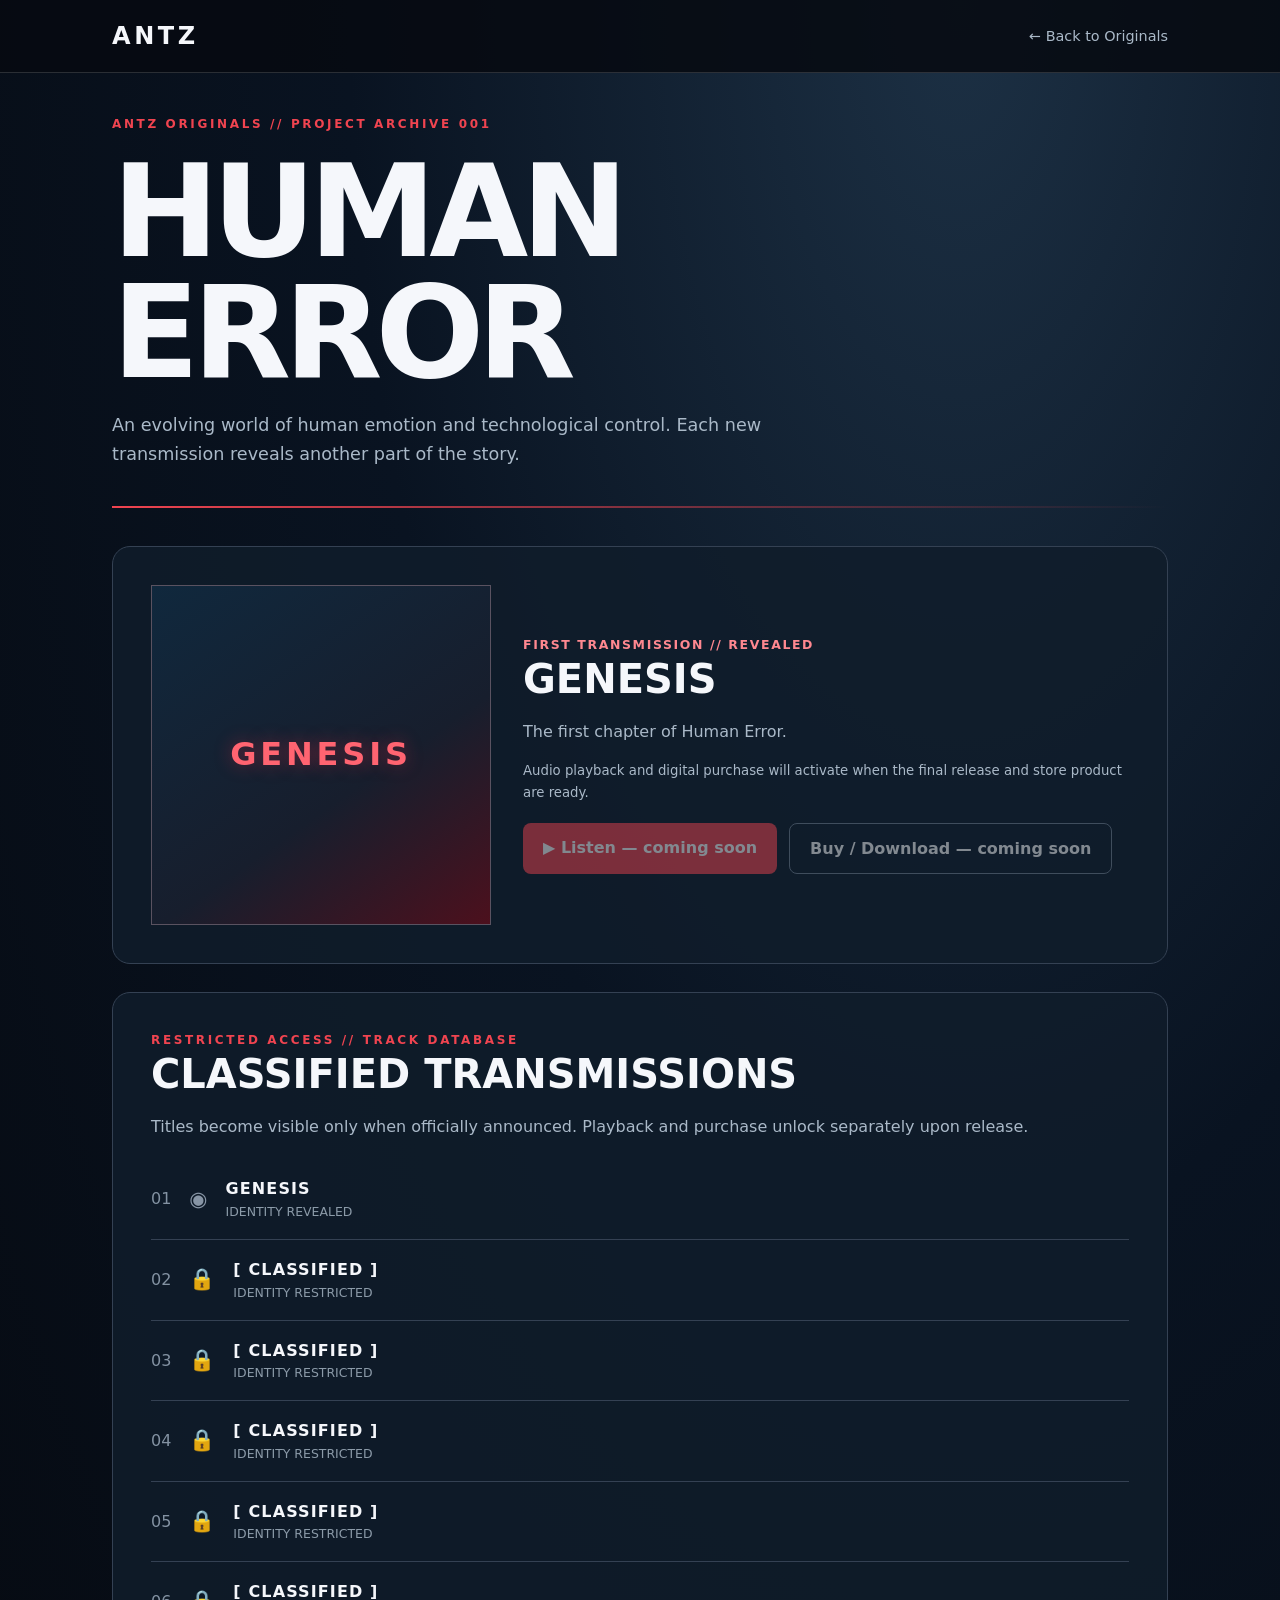
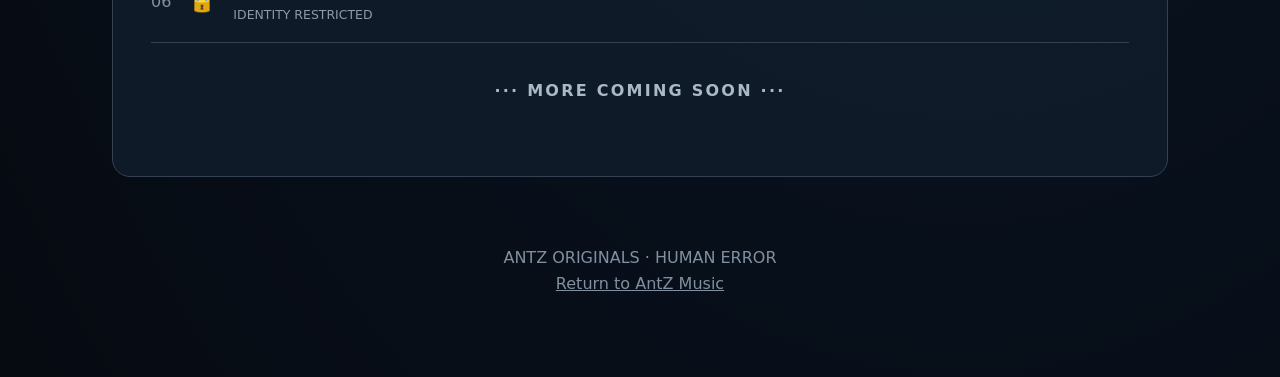
==== human-error/index.html @ c56688a7 "Add draft Human Error project page with classified six-track archive" ====
<!doctype html>
<html lang="en">
<head>
<meta charset="utf-8"><meta name="viewport" content="width=device-width,initial-scale=1">
<title>Human Error | AntZ Originals</title>
<meta name="description" content="Human Error, an original music project by AntZ. Discover Genesis and follow the classified track archive.">
<style>
:root{color-scheme:dark;--red:#f04450;--ink:#08111d;--line:#344153;--muted:#aab9c8}
*{box-sizing:border-box}html{scroll-behavior:smooth}body{margin:0;background:radial-gradient(ellipse at 75% 0%,#1c3044 0%,#091321 45%,#060a11 100%);color:#f5f7fb;font:16px/1.6 system-ui,-apple-system,Segoe UI,sans-serif}
a{color:inherit}nav{border-bottom:1px solid #ffffff25;background:#060a11dc}nav .inner{max-width:1100px;margin:auto;display:flex;justify-content:space-between;align-items:center;padding:17px 22px}nav a{text-decoration:none}nav .brand{font-size:1.5rem;font-weight:900;letter-spacing:.15em}nav .back{font-size:.9rem;color:var(--muted)}
main{max-width:1100px;margin:auto;padding:42px 22px 80px}.eyebrow{font-size:.75rem;font-weight:800;letter-spacing:.22em;color:var(--red)}h1{font-size:clamp(3.5rem,11vw,8rem);line-height:.95;letter-spacing:-.055em;margin:16px 0}h2{font-size:clamp(1.6rem,4vw,2.5rem);line-height:1.2;margin:0 0 14px}p{color:var(--muted)}.intro{max-width:680px;font-size:1.1rem}.rule{height:2px;background:linear-gradient(90deg,var(--red),transparent);margin:38px 0}.panel{background:#101d2bd9;border:1px solid var(--line);border-radius:18px;padding:clamp(20px,4vw,38px);margin:28px 0}.feature{display:grid;grid-template-columns:minmax(180px,340px) 1fr;gap:32px;align-items:center}.cover{aspect-ratio:1;background:linear-gradient(145deg,#10283d,#171e2d 60%,#4c101d);border:1px solid #5a5260;display:grid;place-items:center;text-align:center;padding:25px}.cover span{font-size:2rem;letter-spacing:.12em;font-weight:900;color:#ff6471;text-shadow:0 0 18px #e22a4070}.status{color:#ff8890;font-size:.78rem;font-weight:800;letter-spacing:.13em}.button{display:inline-block;background:var(--red);color:#fff;padding:12px 20px;border-radius:8px;text-decoration:none;font-weight:800}.button[aria-disabled=true]{opacity:.48;pointer-events:none}.actions{display:flex;gap:12px;flex-wrap:wrap;margin-top:20px}.button.secondary{background:transparent;border:1px solid #738294}.archive{list-style:none;margin:20px 0 0;padding:0}.archive li{display:flex;align-items:center;gap:18px;padding:17px 0;border-bottom:1px solid var(--line)}.num{color:#8392a2;font-variant-numeric:tabular-nums}.lock{font-size:1.3rem;color:#8795a5}.name{font-weight:800;letter-spacing:.07em}.sub{font-size:.78rem;color:#8c9ba9}.track{flex:1}.more{text-align:center;padding:35px 10px;color:var(--muted);letter-spacing:.14em;font-weight:800}.note{font-size:.83rem}.foot{text-align:center;color:#8090a0;padding-top:40px}
@media(max-width:700px){.feature{grid-template-columns:1fr}.cover{max-width:400px;width:100%;margin:auto}main{padding-top:35px}nav .back{font-size:.8rem}}
</style>
</head>
<body>
<nav><div class="inner"><a class="brand" href="../index.html">ANTZ</a><a class="back" href="../index.html#originals">← Back to Originals</a></div></nav>
<main>
<header><div class="eyebrow">ANTZ ORIGINALS // PROJECT ARCHIVE 001</div><h1>HUMAN<br>ERROR</h1><p class="intro">An evolving world of human emotion and technological control. Each new transmission reveals another part of the story.</p></header>
<div class="rule"></div>
<section class="panel feature" aria-labelledby="genesis-title">
<div class="cover" role="img" aria-label="Genesis artwork placeholder; official cover to be added before launch"><span>GENESIS</span></div>
<div><div class="status">FIRST TRANSMISSION // REVEALED</div><h2 id="genesis-title">GENESIS</h2><p>The first chapter of Human Error.</p><p class="note">Audio playback and digital purchase will activate when the final release and store product are ready.</p>
<div class="actions"><a class="button" aria-disabled="true" tabindex="-1">▶ Listen — coming soon</a><a class="button secondary" aria-disabled="true" tabindex="-1">Buy / Download — coming soon</a></div></div>
</section>
<section class="panel" aria-labelledby="database-title"><div class="eyebrow">RESTRICTED ACCESS // TRACK DATABASE</div><h2 id="database-title">CLASSIFIED TRANSMISSIONS</h2><p>Titles become visible only when officially announced. Playback and purchase unlock separately upon release.</p>
<ol class="archive">
<li><span class="num">01</span><span class="lock" aria-hidden="true">◉</span><div class="track"><div class="name">GENESIS</div><div class="sub">IDENTITY REVEALED</div></div></li>
<li><span class="num">02</span><span class="lock" aria-hidden="true">🔒</span><div class="track"><div class="name">[ CLASSIFIED ]</div><div class="sub">IDENTITY RESTRICTED</div></div></li>
<li><span class="num">03</span><span class="lock" aria-hidden="true">🔒</span><div class="track"><div class="name">[ CLASSIFIED ]</div><div class="sub">IDENTITY RESTRICTED</div></div></li>
<li><span class="num">04</span><span class="lock" aria-hidden="true">🔒</span><div class="track"><div class="name">[ CLASSIFIED ]</div><div class="sub">IDENTITY RESTRICTED</div></div></li>
<li><span class="num">05</span><span class="lock" aria-hidden="true">🔒</span><div class="track"><div class="name">[ CLASSIFIED ]</div><div class="sub">IDENTITY RESTRICTED</div></div></li>
<li><span class="num">06</span><span class="lock" aria-hidden="true">🔒</span><div class="track"><div class="name">[ CLASSIFIED ]</div><div class="sub">IDENTITY RESTRICTED</div></div></li>
</ol><div class="more">··· MORE COMING SOON ···</div></section>
<footer class="foot">ANTZ ORIGINALS · HUMAN ERROR<br><a href="../index.html#originals">Return to AntZ Music</a></footer>
</main>
</body></html>
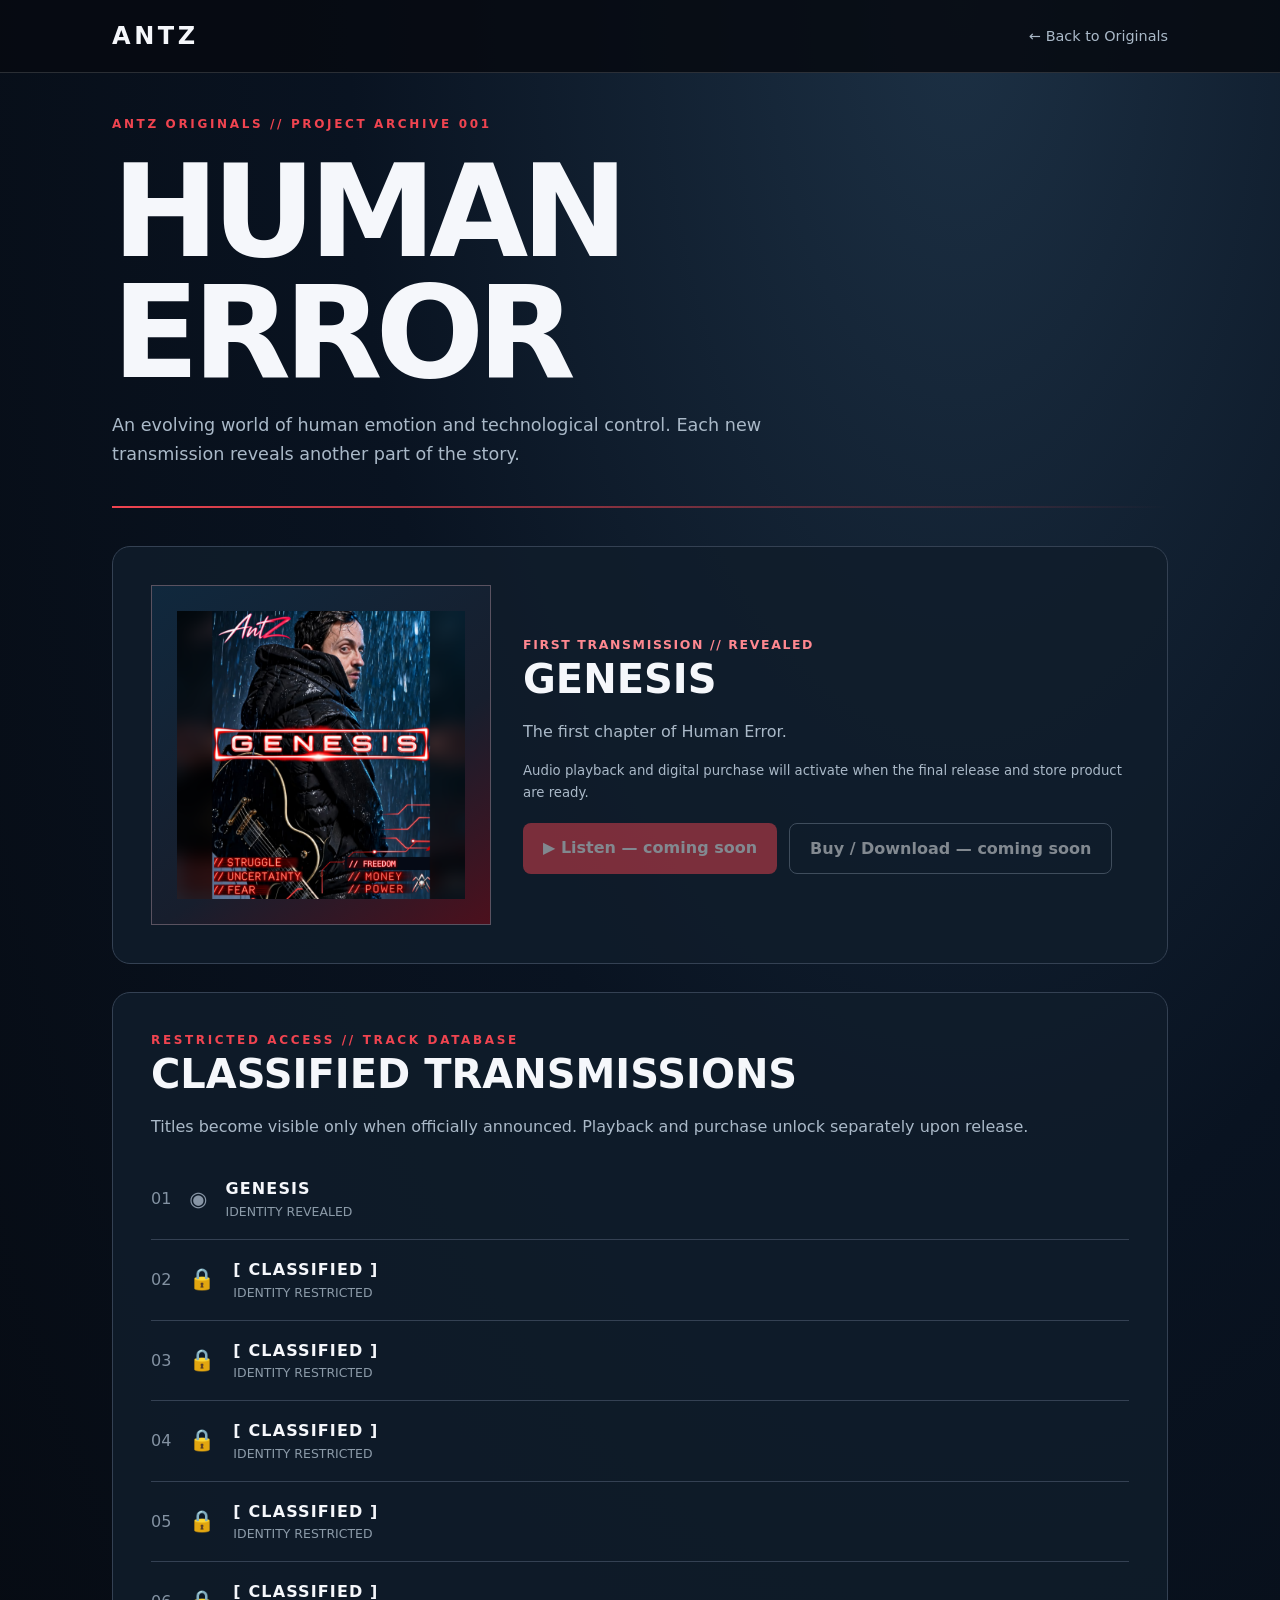
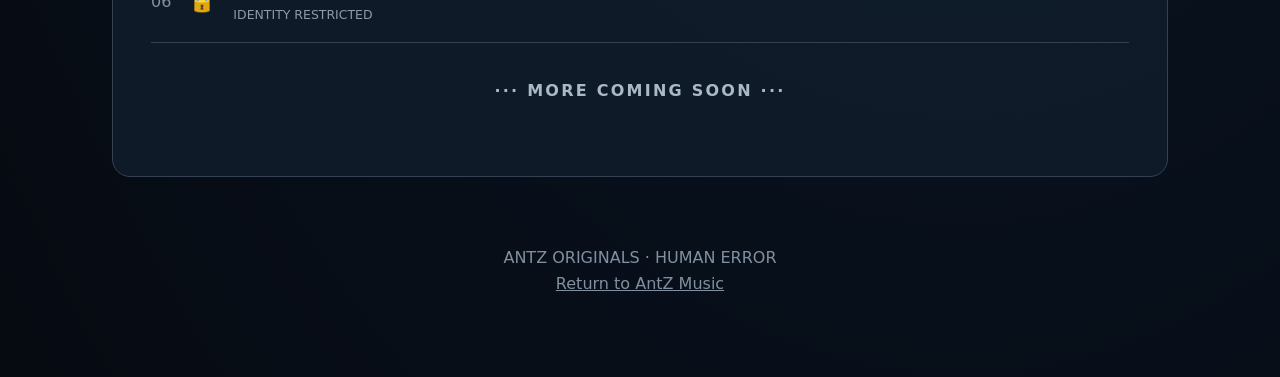
==== commit e2761293: "Display official Genesis cover on Human Error preview" ====
--- a/human-error/index.html
+++ b/human-error/index.html
@@ -8,7 +8,7 @@
 :root{color-scheme:dark;--red:#f04450;--ink:#08111d;--line:#344153;--muted:#aab9c8}
 *{box-sizing:border-box}html{scroll-behavior:smooth}body{margin:0;background:radial-gradient(ellipse at 75% 0%,#1c3044 0%,#091321 45%,#060a11 100%);color:#f5f7fb;font:16px/1.6 system-ui,-apple-system,Segoe UI,sans-serif}
 a{color:inherit}nav{border-bottom:1px solid #ffffff25;background:#060a11dc}nav .inner{max-width:1100px;margin:auto;display:flex;justify-content:space-between;align-items:center;padding:17px 22px}nav a{text-decoration:none}nav .brand{font-size:1.5rem;font-weight:900;letter-spacing:.15em}nav .back{font-size:.9rem;color:var(--muted)}
-main{max-width:1100px;margin:auto;padding:42px 22px 80px}.eyebrow{font-size:.75rem;font-weight:800;letter-spacing:.22em;color:var(--red)}h1{font-size:clamp(3.5rem,11vw,8rem);line-height:.95;letter-spacing:-.055em;margin:16px 0}h2{font-size:clamp(1.6rem,4vw,2.5rem);line-height:1.2;margin:0 0 14px}p{color:var(--muted)}.intro{max-width:680px;font-size:1.1rem}.rule{height:2px;background:linear-gradient(90deg,var(--red),transparent);margin:38px 0}.panel{background:#101d2bd9;border:1px solid var(--line);border-radius:18px;padding:clamp(20px,4vw,38px);margin:28px 0}.feature{display:grid;grid-template-columns:minmax(180px,340px) 1fr;gap:32px;align-items:center}.cover{aspect-ratio:1;background:linear-gradient(145deg,#10283d,#171e2d 60%,#4c101d);border:1px solid #5a5260;display:grid;place-items:center;text-align:center;padding:25px}.cover span{font-size:2rem;letter-spacing:.12em;font-weight:900;color:#ff6471;text-shadow:0 0 18px #e22a4070}.status{color:#ff8890;font-size:.78rem;font-weight:800;letter-spacing:.13em}.button{display:inline-block;background:var(--red);color:#fff;padding:12px 20px;border-radius:8px;text-decoration:none;font-weight:800}.button[aria-disabled=true]{opacity:.48;pointer-events:none}.actions{display:flex;gap:12px;flex-wrap:wrap;margin-top:20px}.button.secondary{background:transparent;border:1px solid #738294}.archive{list-style:none;margin:20px 0 0;padding:0}.archive li{display:flex;align-items:center;gap:18px;padding:17px 0;border-bottom:1px solid var(--line)}.num{color:#8392a2;font-variant-numeric:tabular-nums}.lock{font-size:1.3rem;color:#8795a5}.name{font-weight:800;letter-spacing:.07em}.sub{font-size:.78rem;color:#8c9ba9}.track{flex:1}.more{text-align:center;padding:35px 10px;color:var(--muted);letter-spacing:.14em;font-weight:800}.note{font-size:.83rem}.foot{text-align:center;color:#8090a0;padding-top:40px}
+main{max-width:1100px;margin:auto;padding:42px 22px 80px}.eyebrow{font-size:.75rem;font-weight:800;letter-spacing:.22em;color:var(--red)}h1{font-size:clamp(3.5rem,11vw,8rem);line-height:.95;letter-spacing:-.055em;margin:16px 0}h2{font-size:clamp(1.6rem,4vw,2.5rem);line-height:1.2;margin:0 0 14px}p{color:var(--muted)}.intro{max-width:680px;font-size:1.1rem}.rule{height:2px;background:linear-gradient(90deg,var(--red),transparent);margin:38px 0}.panel{background:#101d2bd9;border:1px solid var(--line);border-radius:18px;padding:clamp(20px,4vw,38px);margin:28px 0}.feature{display:grid;grid-template-columns:minmax(180px,340px) 1fr;gap:32px;align-items:center}.cover{aspect-ratio:1;background:linear-gradient(145deg,#10283d,#171e2d 60%,#4c101d);border:1px solid #5a5260;display:grid;place-items:center;text-align:center;padding:25px}.cover img{display:block;width:100%;height:100%;object-fit:contain}.status{color:#ff8890;font-size:.78rem;font-weight:800;letter-spacing:.13em}.button{display:inline-block;background:var(--red);color:#fff;padding:12px 20px;border-radius:8px;text-decoration:none;font-weight:800}.button[aria-disabled=true]{opacity:.48;pointer-events:none}.actions{display:flex;gap:12px;flex-wrap:wrap;margin-top:20px}.button.secondary{background:transparent;border:1px solid #738294}.archive{list-style:none;margin:20px 0 0;padding:0}.archive li{display:flex;align-items:center;gap:18px;padding:17px 0;border-bottom:1px solid var(--line)}.num{color:#8392a2;font-variant-numeric:tabular-nums}.lock{font-size:1.3rem;color:#8795a5}.name{font-weight:800;letter-spacing:.07em}.sub{font-size:.78rem;color:#8c9ba9}.track{flex:1}.more{text-align:center;padding:35px 10px;color:var(--muted);letter-spacing:.14em;font-weight:800}.note{font-size:.83rem}.foot{text-align:center;color:#8090a0;padding-top:40px}
 @media(max-width:700px){.feature{grid-template-columns:1fr}.cover{max-width:400px;width:100%;margin:auto}main{padding-top:35px}nav .back{font-size:.8rem}}
 </style>
 </head>
@@ -18,7 +18,7 @@
 <header><div class="eyebrow">ANTZ ORIGINALS // PROJECT ARCHIVE 001</div><h1>HUMAN<br>ERROR</h1><p class="intro">An evolving world of human emotion and technological control. Each new transmission reveals another part of the story.</p></header>
 <div class="rule"></div>
 <section class="panel feature" aria-labelledby="genesis-title">
-<div class="cover" role="img" aria-label="Genesis artwork placeholder; official cover to be added before launch"><span>GENESIS</span></div>
+<div class="cover"><img src="../Genesis_Original_Photo_3000x3000-1.png" alt="Official Genesis single artwork" loading="eager"></div>
 <div><div class="status">FIRST TRANSMISSION // REVEALED</div><h2 id="genesis-title">GENESIS</h2><p>The first chapter of Human Error.</p><p class="note">Audio playback and digital purchase will activate when the final release and store product are ready.</p>
 <div class="actions"><a class="button" aria-disabled="true" tabindex="-1">▶ Listen — coming soon</a><a class="button secondary" aria-disabled="true" tabindex="-1">Buy / Download — coming soon</a></div></div>
 </section>
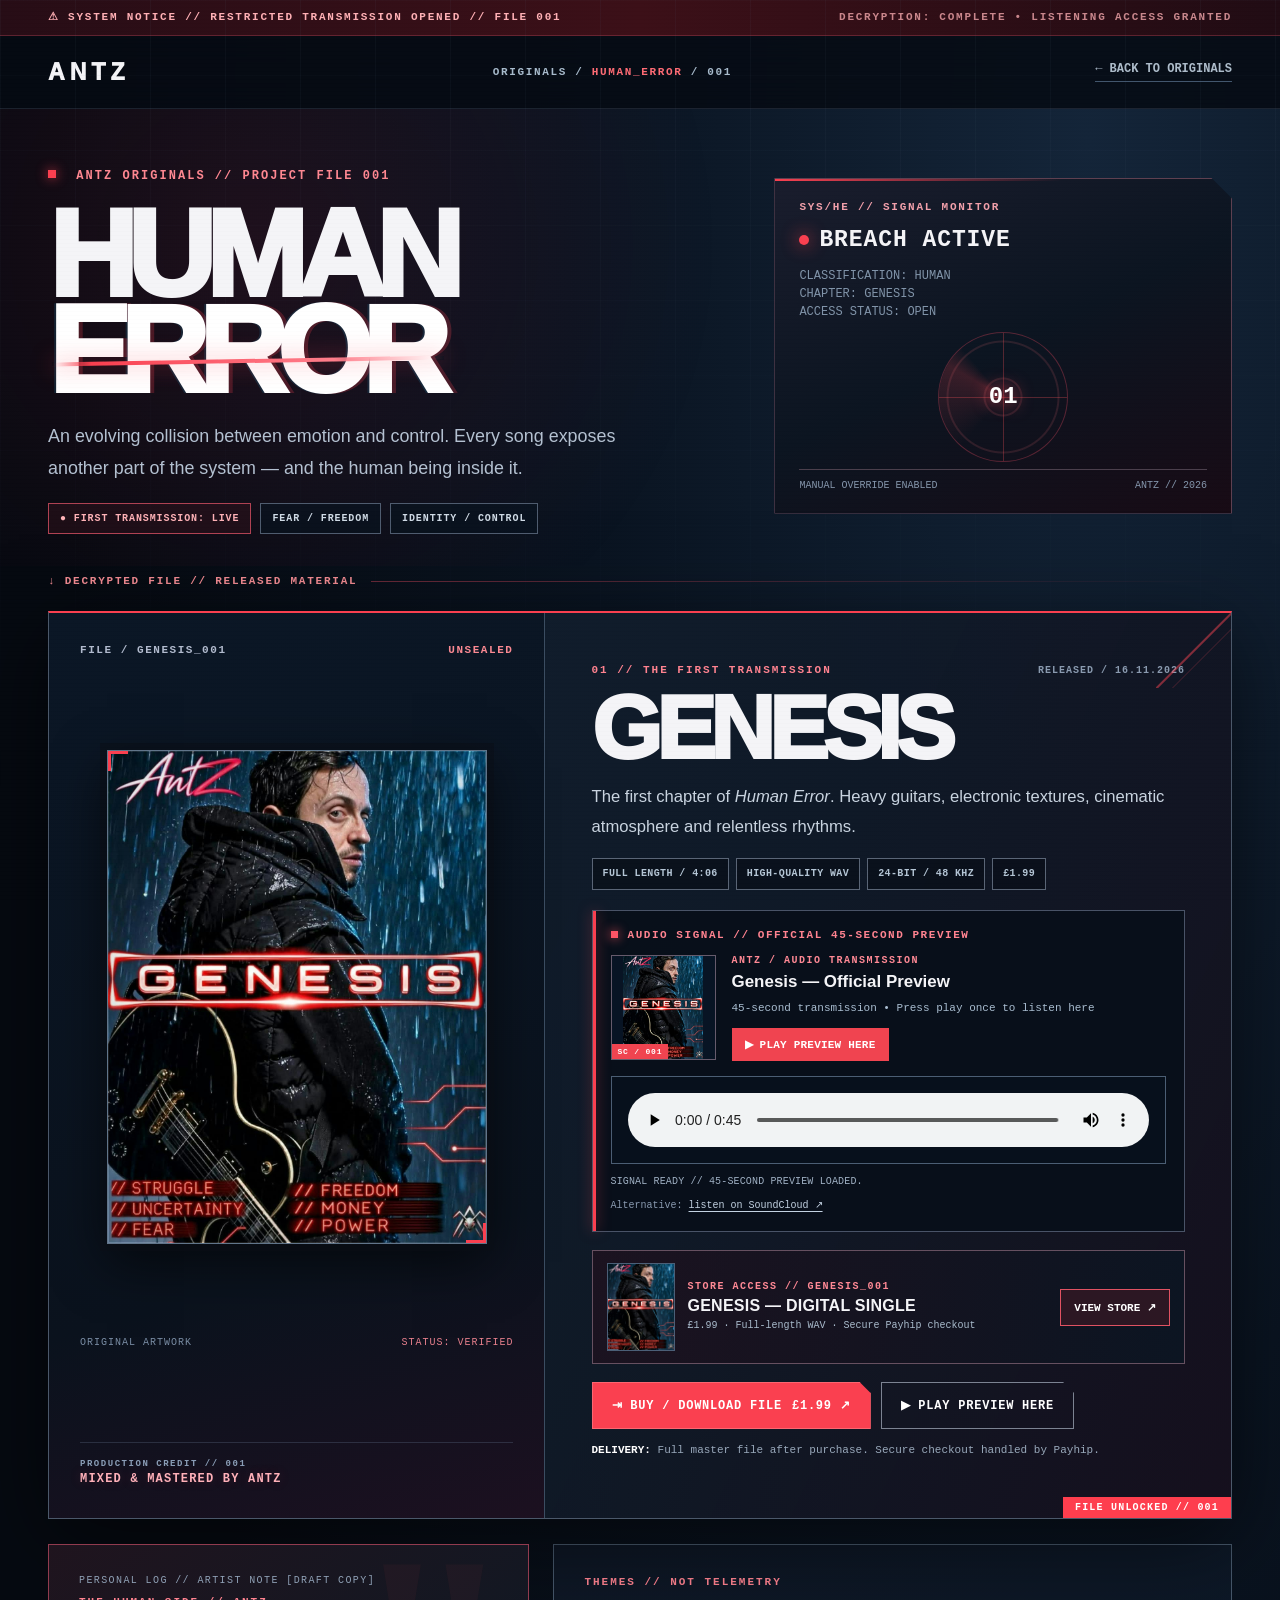
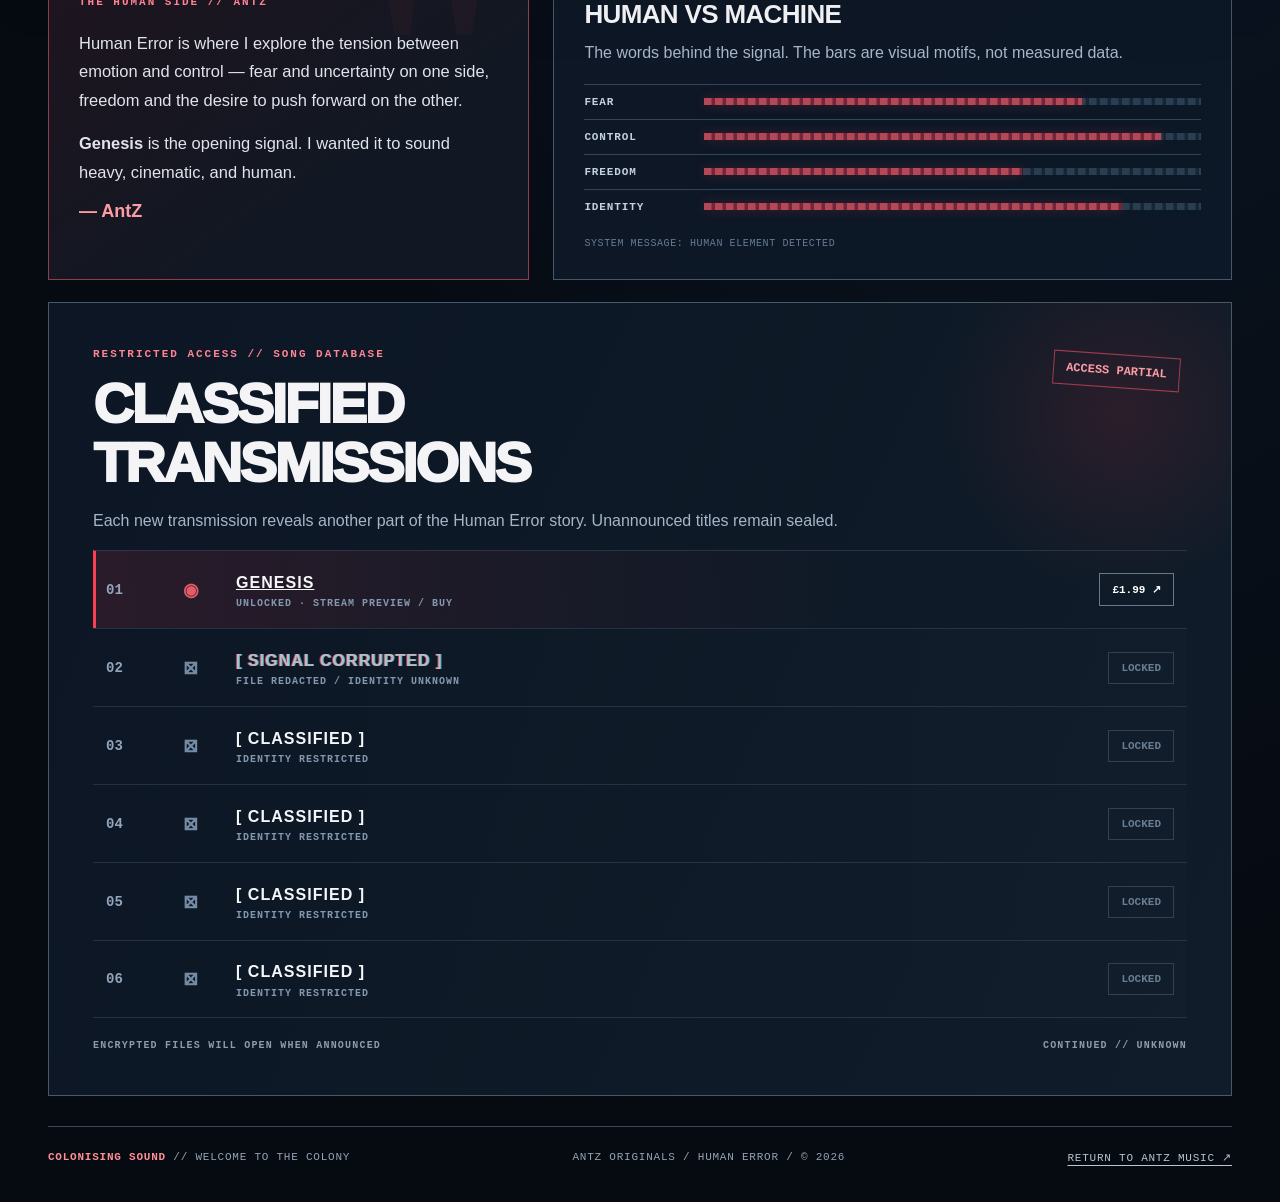
==== commit 70e582d3: "Publish Human Error Genesis V7 landing page with embedded audio preview" ====
--- a/human-error/index.html
+++ b/human-error/index.html
@@ -1,36 +1,190 @@
 <!doctype html>
 <html lang="en">
 <head>
-<meta charset="utf-8"><meta name="viewport" content="width=device-width,initial-scale=1">
-<title>Human Error | AntZ Originals</title>
-<meta name="description" content="Human Error, an original music project by AntZ. Discover Genesis and follow the classified track archive.">
+<meta charset="utf-8">
+<meta name="viewport" content="width=device-width, initial-scale=1">
+<meta name="theme-color" content="#080c14">
+<meta name="description" content="Human Error is AntZ's cinematic metal project. Genesis, the first transmission, is available now as a high quality digital download.">
+<title>HUMAN ERROR // Genesis · AntZ Originals</title>
 <style>
-:root{color-scheme:dark;--red:#f04450;--ink:#08111d;--line:#344153;--muted:#aab9c8}
-*{box-sizing:border-box}html{scroll-behavior:smooth}body{margin:0;background:radial-gradient(ellipse at 75% 0%,#1c3044 0%,#091321 45%,#060a11 100%);color:#f5f7fb;font:16px/1.6 system-ui,-apple-system,Segoe UI,sans-serif}
-a{color:inherit}nav{border-bottom:1px solid #ffffff25;background:#060a11dc}nav .inner{max-width:1100px;margin:auto;display:flex;justify-content:space-between;align-items:center;padding:17px 22px}nav a{text-decoration:none}nav .brand{font-size:1.5rem;font-weight:900;letter-spacing:.15em}nav .back{font-size:.9rem;color:var(--muted)}
-main{max-width:1100px;margin:auto;padding:42px 22px 80px}.eyebrow{font-size:.75rem;font-weight:800;letter-spacing:.22em;color:var(--red)}h1{font-size:clamp(3.5rem,11vw,8rem);line-height:.95;letter-spacing:-.055em;margin:16px 0}h2{font-size:clamp(1.6rem,4vw,2.5rem);line-height:1.2;margin:0 0 14px}p{color:var(--muted)}.intro{max-width:680px;font-size:1.1rem}.rule{height:2px;background:linear-gradient(90deg,var(--red),transparent);margin:38px 0}.panel{background:#101d2bd9;border:1px solid var(--line);border-radius:18px;padding:clamp(20px,4vw,38px);margin:28px 0}.feature{display:grid;grid-template-columns:minmax(180px,340px) 1fr;gap:32px;align-items:center}.cover{aspect-ratio:1;background:linear-gradient(145deg,#10283d,#171e2d 60%,#4c101d);border:1px solid #5a5260;display:grid;place-items:center;text-align:center;padding:25px}.cover img{display:block;width:100%;height:100%;object-fit:contain}.status{color:#ff8890;font-size:.78rem;font-weight:800;letter-spacing:.13em}.button{display:inline-block;background:var(--red);color:#fff;padding:12px 20px;border-radius:8px;text-decoration:none;font-weight:800}.button[aria-disabled=true]{opacity:.48;pointer-events:none}.actions{display:flex;gap:12px;flex-wrap:wrap;margin-top:20px}.button.secondary{background:transparent;border:1px solid #738294}.archive{list-style:none;margin:20px 0 0;padding:0}.archive li{display:flex;align-items:center;gap:18px;padding:17px 0;border-bottom:1px solid var(--line)}.num{color:#8392a2;font-variant-numeric:tabular-nums}.lock{font-size:1.3rem;color:#8795a5}.name{font-weight:800;letter-spacing:.07em}.sub{font-size:.78rem;color:#8c9ba9}.track{flex:1}.more{text-align:center;padding:35px 10px;color:var(--muted);letter-spacing:.14em;font-weight:800}.note{font-size:.83rem}.foot{text-align:center;color:#8090a0;padding-top:40px}
-@media(max-width:700px){.feature{grid-template-columns:1fr}.cover{max-width:400px;width:100%;margin:auto}main{padding-top:35px}nav .back{font-size:.8rem}}
+:root { --bg:#070b12;--surface:#0d1623;--surface2:#121d2b;--white:#f4f4f7;--mist:#a7b5c5;--faint:#708196;--red:#fa4050;--hot:#ff6c75;--border:#36485d;--mono:ui-monospace,Consolas,'Liberation Mono',monospace;--sans:Inter,'Arial Narrow',Arial,system-ui,sans-serif }
+*{box-sizing:border-box} html{scroll-behavior:smooth} body{margin:0;color:var(--white);font:16px/1.6 var(--sans);background:radial-gradient(ellipse at 85% 5%,#142539 0%,#0a1421 34%,#060a11 67%);overflow-x:hidden} a{color:inherit} button{font:inherit}
+body:before{content:'';position:fixed;inset:0;z-index:6;pointer-events:none;background:repeating-linear-gradient(to bottom,transparent 0,transparent 3px,#00000012 4px);opacity:.23}
+body:after{content:'';position:fixed;inset:0;pointer-events:none;z-index:0;background-image:linear-gradient(to right,#62758d12 1px,transparent 1px),linear-gradient(to bottom,#62758d0b 1px,transparent 1px);background-size:75px 75px;mask-image:linear-gradient(to bottom,#000 0%,transparent 90%)}
+::selection{background:var(--red);color:white} .mono{font-family:var(--mono)}
+.sr-only{position:absolute;width:1px;height:1px;padding:0;margin:-1px;overflow:hidden;clip:rect(0,0,0,0);white-space:nowrap;border:0}
+.site-wrap{position:relative;z-index:1;max-width:1240px;margin:0 auto;padding:0 28px}
+.alert-line{color:#ffb0b5;border-bottom:1px solid #9b3b4b7a;background:linear-gradient(90deg,#270d16,#3c1018 50%,#210c14);font:700 11px/1.2 var(--mono);letter-spacing:.16em;text-transform:uppercase;overflow:hidden;white-space:nowrap}
+.alert-line .site-wrap{padding-top:11px;padding-bottom:11px;display:flex;justify-content:space-between;gap:30px}.alert-right{opacity:.75}
+.topbar{border-bottom:1px solid #53607248;background:#060b13d9;backdrop-filter:blur(15px)} .navline{display:flex;align-items:center;gap:24px;justify-content:space-between;min-height:72px}
+.logo{font-weight:950;letter-spacing:.22em;font-size:23px;text-decoration:none}.path{font:700 11px var(--mono);letter-spacing:.15em;color:#a8bbcc;text-align:center}.path b{color:var(--hot)}.back{font:600 12px var(--mono);text-decoration:none;color:#aebdcb;border-bottom:1px solid #42566d;padding-bottom:5px}.back:hover{color:#fff;border-color:var(--red)}
+main{padding-bottom:44px}
+.hero{position:relative;isolation:isolate;min-height:365px;display:grid;grid-template-columns:minmax(0,1.2fr) minmax(255px,.8fr);gap:40px;align-items:stretch;padding:48px 0 32px}
+.hero:after{content:'';position:absolute;inset:0 0 0 -140px;z-index:-1;pointer-events:none;background:radial-gradient(circle at 26% 30%,#651b3040 0%,transparent 45%)}
+.kicker{font:800 12px/1.5 var(--mono);color:#ff8892;letter-spacing:.17em}.kicker .square{display:inline-block;width:8px;height:8px;background:var(--red);box-shadow:0 0 12px #fa4050d6;margin-right:11px;vertical-align:1px}
+.title-block{padding-top:10px}.hero-title{font:950 clamp(5rem,9.5vw,9.7rem)/.79 var(--sans);letter-spacing:-.078em;margin:22px 0 22px;position:relative;text-transform:uppercase}.hero-title .word{display:block;position:relative;width:max-content;max-width:100%}
+.hero-title .word:last-child{color:#fff;text-shadow:4px 0 0 #fc40503b,-2px 0 0 #24c4ff20}.hero-title .word:last-child:after{content:'';position:absolute;left:1%;right:-1%;top:58%;height:4px;background:linear-gradient(90deg,transparent,var(--red) 10%,#ff7e8b 72%,transparent);box-shadow:0 0 22px #fa40509d;transform:skewY(-1deg)}
+.hero-desc{max-width:615px;color:#b4c1d1;font-size:clamp(.98rem,1.4vw,1.12rem);line-height:1.75;margin:0 0 19px}.hero-tokens{display:flex;gap:9px;flex-wrap:wrap}.token{font:700 10px/1.3 var(--mono);border:1px solid #505d70;color:#d1dce7;padding:8px 11px;letter-spacing:.09em;background:#0a1420a9}.token.critical{border-color:#b14354;color:#ffb3b8;background:#32141d84}
+.diag{position:relative;align-self:center;min-height:272px;border:1px solid #5e4050;background:linear-gradient(155deg,#1a1d2d,#0c1521 50%,#180b15);padding:22px 24px;clip-path:polygon(0 0,calc(100% - 21px) 0,100% 21px,100% 100%,0 100%)}
+.diag:before{content:'';position:absolute;top:0;left:0;right:0;height:2px;background:linear-gradient(90deg,var(--red),transparent 63%)}
+.diag-label{font:700 11px var(--mono);color:#f2a0ab;letter-spacing:.16em}.diag-status{display:flex;align-items:center;gap:10px;margin-top:14px;font:900 23px var(--mono);letter-spacing:.04em}.dot{width:10px;height:10px;border-radius:50%;background:var(--red);box-shadow:0 0 17px #f8444cee;animation:pulse 2s ease-in-out infinite}.diag-copy{font:12px/1.5 var(--mono);color:#8194a9;margin:14px 0 0}
+.rings{position:relative;margin:11px auto 7px;width:130px;height:130px;border:1px solid #9035468f;border-radius:50%;background:radial-gradient(circle, #fa405019 0 2px,transparent 3px),repeating-radial-gradient(circle,transparent 0 17px,#bc586230 18px 19px,transparent 20px 37px);display:grid;place-items:center;overflow:hidden}.rings:before{content:'';position:absolute;width:1px;inset:-15px auto -15px 50%;background:#f4535a4e}.rings:after{content:'';position:absolute;height:1px;inset:50% -15px auto;background:#f4535a4e}.rings span{position:relative;z-index:1;font:900 24px var(--mono);color:#fff;text-shadow:0 0 18px #ff4b58}.ring-beam{position:absolute;inset:0;border-radius:50%;background:conic-gradient(from -40deg,transparent 0 260deg,#f8434c32 340deg,transparent 360deg);animation:sweep 10s linear infinite}
+.diag-foot{display:flex;justify-content:space-between;gap:12px;border-top:1px solid #4b3f4c;padding-top:10px;color:#8596ac;font:10px var(--mono)}
+.section-separator{display:flex;align-items:center;gap:14px;margin:9px 0 24px;color:#f68e95;font:800 11px var(--mono);letter-spacing:.16em}.section-separator:after{content:'';height:1px;flex:1;background:linear-gradient(90deg,#da495c76,transparent)}
+.release{position:relative;display:grid;grid-template-columns:minmax(270px,.84fr) minmax(350px,1.16fr);background:linear-gradient(115deg,#142232f0,#101a28ee 55%,#16101df7);border:1px solid #4b586a;border-top:2px solid var(--red);box-shadow:0 20px 80px #0008;overflow:hidden}
+.release:before{content:'';position:absolute;right:0;top:0;width:75px;height:75px;background:linear-gradient(135deg,transparent 49%,#f04450 50%,#f04450 51%,transparent 52%),linear-gradient(135deg,transparent 60%,#f0445066 61%,transparent 62%);opacity:.5;pointer-events:none}
+.release-side{position:relative;padding:31px;background:linear-gradient(165deg,#0b1726,#0a121d 70%,#1c1020);border-right:1px solid #3b4d61;display:flex;flex-direction:column;justify-content:space-between;gap:15px}
+.file-label{display:flex;justify-content:space-between;color:#b2bbce;letter-spacing:.14em;font:800 11px var(--mono)}.file-label strong{color:#fc8a93}
+.image-wrap{position:relative;border:1px solid #61758a;background:#0b1220;box-shadow:0 0 0 7px #0a0e1680,0 18px 50px #0009;overflow:hidden;margin:4px auto 2px;width:min(100%,380px)}.image-wrap img{display:block;width:100%;height:auto;aspect-ratio:1082 / 1408;object-fit:cover}.image-wrap:after{content:'';position:absolute;inset:0;pointer-events:none;border:1px solid #ffffff1a;box-shadow:inset 0 0 70px #02101a33}.corner{position:absolute;z-index:1;width:20px;height:20px;border-color:var(--red);border-style:solid}.corner.a{top:0;left:0;border-width:3px 0 0 3px}.corner.b{right:0;bottom:0;border-width:0 3px 3px 0}
+.art-bottom{display:flex;justify-content:space-between;gap:12px;font:10px var(--mono);color:#798ca3;letter-spacing:.1em}.art-bottom span:nth-child(2){color:#e67f8c}
+.release-copy{padding:clamp(25px,4vw,50px) clamp(25px,3.6vw,48px);min-width:0}.eyebrow{font:800 11px/1.4 var(--mono);letter-spacing:.18em;color:#ff8390;text-transform:uppercase}.release-number{display:flex;align-items:center;justify-content:space-between;gap:18px;margin-bottom:10px}.release-number b{color:#8b9bb0;font:600 10px var(--mono);letter-spacing:.1em}.release-copy h2{font:950 clamp(3.3rem,7vw,6rem)/.9 var(--sans);letter-spacing:-.065em;margin:9px 0 13px}.release-tagline{font-size:1.04rem;line-height:1.8;color:#c9d4e0;max-width:610px;margin:0 0 16px}
+.pills{display:flex;flex-wrap:wrap;gap:7px;margin:15px 0 20px}.pills span{font:700 10px/1.4 var(--mono);padding:8px 10px;border:1px solid #5a6576;color:#b5c6d6;background:#090f18a9;letter-spacing:.04em}
+.audio{position:relative;border:1px solid #495367;background:#080f1af0;padding:18px;margin:0 0 18px}.audio:before{content:'';height:100%;width:3px;background:var(--red);position:absolute;top:0;left:0;box-shadow:0 0 14px #f0445099}.audio-label{display:flex;gap:10px;align-items:center;font:800 11px var(--mono);letter-spacing:.14em;color:#ff8390}.audio-label i{width:7px;height:7px;background:#fd5465;box-shadow:0 0 11px #ff545f}
+.preview-fallback{display:flex;align-items:center;justify-content:space-between;gap:16px;margin-top:15px}.preview-title{font-weight:850;font-size:1rem}.preview-sub{color:#9cabc0;font:11px/1.5 var(--mono);margin-top:3px}.audio .wave{height:38px;margin:12px 0 0;display:flex;align-items:center;gap:2px;opacity:.9;overflow:hidden;pointer-events:none}.wave span{display:block;width:3px;flex:1;max-width:5px;height:var(--bar);background:linear-gradient(to top,#6c3b51,#ff5262 60%,#ff97a0);border-radius:1px}.wave span:nth-child(3n){background:#d0d9e2}.play-link{display:inline-flex;align-items:center;gap:9px;justify-content:center;min-width:142px;padding:11px 16px;border:1px solid #b94252;color:#fff;background:#3d151ee0;font:800 12px var(--mono);text-decoration:none;white-space:nowrap}.play-link:hover{background:#6a1f2c}
+.soundcloud-frame{display:none}.soundcloud-frame iframe{display:block;width:100%;height:166px;border:0;margin:15px 0 8px;background:#070c13}body.is-hosted .soundcloud-frame{display:block}body.is-hosted .preview-fallback,body.is-hosted .wave{display:none}.soundcloud-direct{font:11px var(--mono);color:#a6b9cf;margin:10px 0 0}.soundcloud-direct a{color:#fff;text-underline-offset:3px}
+.actions{display:flex;gap:10px;flex-wrap:wrap;margin:16px 0 12px}.btn{display:inline-flex;gap:10px;align-items:center;justify-content:center;padding:15px 19px;background:var(--red);color:white;text-decoration:none;text-transform:uppercase;font:900 12px var(--mono);letter-spacing:.065em;border:1px solid #fb6671;box-shadow:0 0 25px #fa405027;clip-path:polygon(0 0,calc(100% - 11px) 0,100% 11px,100% 100%,0 100%);transition:transform .18s ease,filter .18s ease}.btn:hover{filter:brightness(1.1);transform:translateY(-2px)}.btn.secondary{background:transparent;border-color:#7c8392;box-shadow:none}.checkout-note{font:11px/1.65 var(--mono);color:#99a9bb;margin:9px 0}.checkout-note b{color:#fff}.released-caption{position:absolute;bottom:0;right:0;padding:5px 12px;background:#fe3e4e;color:white;font:900 10px var(--mono);letter-spacing:.12em}
+.content-grid{display:grid;grid-template-columns:minmax(0,.83fr) minmax(0,1.17fr);gap:24px;margin:25px 0 22px}
+.creator{position:relative;border:1px solid #913b4f;background:linear-gradient(145deg,#1f141e,#111823 68%);padding:30px;overflow:hidden;min-height:260px}.creator:before{content:'"';position:absolute;right:12px;top:-57px;font:900 300px Georgia;color:#f1444e0b;pointer-events:none}.creator .eyebrow{display:block;margin:0 0 18px}.creator p{color:#e2e4ec;line-height:1.75;font-size:1.03rem;margin:0 0 14px;position:relative}.creator .signature{font:800 18px var(--sans);color:#ff9ca3;margin:10px 0 0}.creator .meta{font:10px var(--mono);color:#8fa0b5;margin:0 0 9px;letter-spacing:.14em}
+.parameters{border:1px solid #46576a;background:linear-gradient(145deg,#0e1725,#0c1827);padding:30px;min-height:260px}.parameter-title{font:900 26px/1.1 var(--sans);letter-spacing:-.025em;margin:9px 0 12px}.parameter-sub{color:#a8b6ca;margin:0 0 18px}.meter-row{display:grid;grid-template-columns:104px 1fr;gap:16px;align-items:center;padding:11px 0;border-top:1px solid #334458}.meter-row .name{font:700 11px var(--mono);color:#c4d2e0;letter-spacing:.08em}.meter{height:7px;background:repeating-linear-gradient(to right,#2a3e52 0 7px,#152636 8px 11px);position:relative}.meter:before{content:'';display:block;width:var(--width);height:100%;background:repeating-linear-gradient(to right,#b44856 0 7px,#74253c 8px 11px);box-shadow:0 0 12px #e7404d35}.meters-caption{color:#677c95;font:10px var(--mono);margin:14px 0 0;letter-spacing:.06em}
+.archive{position:relative;border:1px solid #475869;background:linear-gradient(115deg,#0c1624,#101c29);padding:clamp(20px,4vw,44px);overflow:hidden}.archive:after{content:'';position:absolute;top:-65px;right:-100px;width:420px;height:350px;background:radial-gradient(circle,#a52d3831,transparent 65%);pointer-events:none}.archive-head{display:flex;gap:28px;align-items:flex-start;justify-content:space-between;position:relative;z-index:1;margin-bottom:16px}.archive-head h2{font:950 clamp(2rem,4.4vw,3.6rem)/1.05 var(--sans);letter-spacing:-.045em;margin:12px 0 0}.archive-mark{font:900 12px var(--mono);border:1px solid #9e3d4b;color:#fa9da5;padding:9px 12px;transform:rotate(4deg);margin:7px 7px 0 0;white-space:nowrap}.archive-note{color:#a6b6c8;margin:0 0 16px}
+.archive-list{list-style:none;margin:0;padding:0;position:relative;z-index:1}.entry{display:grid;grid-template-columns:64px 40px minmax(0,1fr) auto;gap:13px;align-items:center;border-top:1px solid #4352696e;min-height:78px;padding:10px 13px;transition:background .2s ease}.entry:last-child{border-bottom:1px solid #4352696e}.entry:not(.open){background:linear-gradient(90deg,transparent,#ffffff02)}.entry.open{background:linear-gradient(90deg,#d8354425,transparent 70%);border-left:3px solid var(--red);padding-left:10px}.entry:hover{background:#aa253b16}.entry .num{font:700 14px var(--mono);color:#92a4b9}.entry .status-icon{font:900 18px var(--mono);color:#e35a68}.entry:not(.open) .status-icon{color:#758ba4}.entry-name{font:900 16px var(--sans);letter-spacing:.065em;color:#f5f6f8}.entry-name.corrupt{text-shadow:-1px 0 0 #de4764,1px 0 0 #5ddafa;opacity:.74}.entry-info{display:block;font:700 10px var(--mono);letter-spacing:.1em;color:#8498b0;margin-top:3px}.entry-badge{font:800 11px var(--mono);border:1px solid #6a788b;padding:9px 12px;text-decoration:none;color:#fff;white-space:nowrap}.entry-badge:hover{border-color:var(--red);color:#ffb4b8}.entry-badge.locked{color:#687e93;border-color:#304154}
+.archive-foot{display:flex;justify-content:space-between;align-items:center;gap:12px;margin:22px 0 0;color:#8d9bad;font:700 10px var(--mono);letter-spacing:.12em}
+.site-footer{margin-top:30px;border-top:1px solid #3b485b;padding:24px 0 38px;display:flex;flex-wrap:wrap;justify-content:space-between;gap:12px;color:#95a3b5;font:11px var(--mono);letter-spacing:.07em}.site-footer b{color:#ff8d95}.site-footer a{text-underline-offset:4px;color:#b8c5d3}
+@keyframes pulse{0%,100%{opacity:1}50%{opacity:.4}}@keyframes sweep{to{transform:rotate(360deg)}}
+@media(max-width:980px){.hero{grid-template-columns:1fr .7fr;gap:20px}.hero-title{font-size:clamp(4.8rem,10.5vw,7.3rem)}.release{grid-template-columns:minmax(240px,.82fr) minmax(0,1.18fr)}.release-side{padding:22px}.release-copy{padding:27px}.content-grid{grid-template-columns:1fr 1fr;gap:16px}.creator,.parameters{padding:24px}}
+@media(max-width:730px){.site-wrap{padding:0 17px}.alert-right,.path{display:none}.alert-line .site-wrap{padding-top:10px;padding-bottom:10px}.navline{min-height:60px}.hero{grid-template-columns:1fr;min-height:0;padding:30px 0 20px;gap:18px}.title-block{padding:0}.hero-title{font-size:clamp(4.9rem,17vw,8rem);margin:20px 0}.hero-desc{font-size:1rem}.diag{min-height:0;display:grid;grid-template-columns:1fr auto;gap:6px 14px;padding:15px 19px}.diag-label,.diag-status,.diag-copy{grid-column:1}.diag-copy{margin:0}.rings{grid-column:2;grid-row:1 / span 3;width:90px;height:90px}.rings span{font-size:17px}.diag-foot{grid-column:1 / -1}.section-separator{margin:4px 0 15px}.release{grid-template-columns:1fr}.release-side{padding:22px;border-right:0;border-bottom:1px solid #3b4d61}.image-wrap{width:min(100%,360px)}.release-copy{padding:25px 21px 29px}.release-copy h2{font-size:clamp(3.6rem,12vw,5.5rem)}.content-grid{grid-template-columns:1fr;gap:14px}.creator,.parameters{min-height:0;padding:23px}.archive-head{display:block}.archive-mark{display:inline-block;transform:none;margin:18px 0 0}.entry{grid-template-columns:35px 26px minmax(0,1fr) auto;gap:9px;min-height:73px;padding:8px 5px}.entry.open{padding-left:2px}.entry-name{font-size:13px}.entry-info{font-size:9px}.entry-badge{font-size:10px;padding:7px}.archive-foot{flex-direction:column;align-items:flex-start}.site-footer{line-height:1.8}}
+@media(max-width:400px){.hero-title{font-size:18vw}.navline{gap:10px}.logo{font-size:19px}.back{font-size:10px}.token{font-size:9px;padding:6px 7px}.diag-status{font-size:19px}.preview-fallback{flex-direction:column;align-items:flex-start}.play-link{width:100%}.actions .btn{width:100%}.archive-head h2{font-size:1.9rem}}
+@media(prefers-reduced-motion:reduce){html{scroll-behavior:auto}.dot,.ring-beam{animation:none}.btn,.entry{transition:none}}
+
+/* V4 // accessible media and store portals */
+.production-credit{border-top:1px solid #53607763;margin-top:4px;padding:16px 0 1px;display:flex;flex-direction:column;gap:3px}
+.production-credit span{font:700 9px var(--mono);letter-spacing:.17em;color:#8b9eb7}
+.production-credit strong{font:850 12px var(--mono);letter-spacing:.1em;color:#ffb1b9;text-shadow:0 0 12px #fa405034}
+.preview-tile{display:grid;grid-template-columns:105px minmax(0,1fr);gap:16px;align-items:center;margin-top:14px}
+.preview-art{position:relative;aspect-ratio:1;overflow:hidden;border:1px solid #665b6c;background:#081424}
+.preview-art img{width:100%;height:100%;object-fit:contain;display:block}
+.art-chip{position:absolute;bottom:0;left:0;font:800 8px var(--mono);letter-spacing:.1em;background:#f04450;color:#fff;padding:3px 6px}
+.preview-detail{display:flex;flex-direction:column;align-items:flex-start;gap:5px;min-width:0}
+.source-label{color:#ff8995;font:800 10px var(--mono);letter-spacing:.15em}
+.preview-detail strong{font-size:1.06rem;line-height:1.25}
+.preview-sub{display:block;color:#a9bdd0;font:11px/1.5 var(--mono)}
+.preview-play{display:inline-flex;align-items:center;justify-content:center;padding:10px 13px;margin-top:6px;background:#f04450;color:#fff;font:800 11px var(--mono);text-decoration:none;letter-spacing:.02em}
+.preview-play:hover,.preview-play:focus-visible{background:#ff6472;outline-offset:3px}
+.audio .wave{margin:14px 0 8px;max-height:28px;opacity:.65}
+.player-state{margin:4px 0 0;font:10px/1.6 var(--mono);color:#748aa3;letter-spacing:.025em}
+.player-state span{color:#8fa3b5}
+.soundcloud-frame{display:none!important;margin-top:14px;border-top:1px solid #5360775f;padding-top:14px}
+.soundcloud-frame iframe{display:block;width:100%;height:166px;border:0;background:transparent;margin:0}
+body.sc-ready .soundcloud-frame{display:block!important}
+body.sc-ready .player-state{display:none}
+.store-portal{display:grid;grid-template-columns:68px minmax(0,1fr) auto;align-items:center;gap:13px;padding:12px 14px;border:1px solid #665060;background:linear-gradient(95deg,#230f1c99,#0c1522);margin:0 0 18px}
+.store-portal img{width:68px;height:88px;object-fit:cover;border:1px solid #4b5f77}
+.store-meta{display:flex;flex-direction:column;gap:3px;min-width:0}
+.store-meta strong{font-weight:850;letter-spacing:.015em;line-height:1.35}
+.store-facts{font:10px/1.4 var(--mono);color:#aabccd}
+.store-link{white-space:nowrap;font:800 11px var(--mono);text-decoration:none;border:1px solid #e05262;color:#fff;padding:11px 13px;background:#2c1723}
+.store-link:hover,.store-link:focus-visible{background:#693043}
+@media(max-width:600px){.preview-tile{grid-template-columns:82px minmax(0,1fr);gap:11px}.preview-detail strong{font-size:.95rem}.preview-play{padding:8px 10px;font-size:10px}.store-portal{grid-template-columns:60px minmax(0,1fr)}.store-portal img{width:60px;height:78px}.store-link{grid-column:1/-1;text-align:center}.production-credit strong{font-size:11px}}
+@media(max-width:370px){.preview-tile{grid-template-columns:1fr}.preview-art{width:90px}.preview-detail{gap:4px}}
+
+/* V5: embedded real SoundCloud audio, no off-site double-click */
+.soundcloud-frame{display:none!important;margin-top:14px;padding-top:14px;border-top:1px solid #5360775f}
+body.sc-ready .soundcloud-frame{display:block!important}
+.soundcloud-frame iframe{display:block;width:100%;height:166px;border:0;background:#f5f5f5;margin:0;border-radius:4px}
+.preview-play{border:0;cursor:pointer;transition:background .15s ease}
+button.btn{cursor:pointer}
+.preview-play:focus-visible,button.btn:focus-visible{outline:2px solid white;outline-offset:3px}
+.player-state{margin:10px 0 0;color:#9fb0c3;letter-spacing:.015em}
+body.sc-ready .player-state{display:block}
+.soundcloud-direct{margin:8px 0 0;font:10px/1.55 var(--mono);color:#8a9bb1}
+.soundcloud-direct a{color:#c3d2e2;text-underline-offset:3px}
+@media(max-width:600px){.soundcloud-frame iframe{height:166px}.preview-play{min-height:42px}}
+
+/* V6 native Genesis MP3 playback: no third-party iframe or widget. */
+.native-audio-wrap{display:block;margin-top:15px;padding:16px;background:#07101c;border:1px solid #4b5e74}
+.native-audio-wrap audio{width:100%;display:block;accent-color:#f04450;min-height:54px}
+.audio-import-row{display:flex;flex-wrap:wrap;align-items:center;gap:10px;margin-top:12px}
+.audio-file-label{display:inline-flex;align-items:center;cursor:pointer;padding:9px 11px;border:1px solid #60718b;font:750 11px var(--mono);letter-spacing:.04em;color:#eef5ff;background:#172435}
+.audio-file-label:hover,.audio-file-label:focus-visible{background:#253349}
+#genesis-mp3-file{width:1px;height:1px;position:absolute;opacity:0;overflow:hidden;clip-path:inset(50%)}
+.audio-hint{font:11px/1.5 var(--mono);color:#9fb0c3}
+@media(max-width:600px){.native-audio-wrap{padding:11px}}
 </style>
 </head>
 <body>
-<nav><div class="inner"><a class="brand" href="../index.html">ANTZ</a><a class="back" href="../index.html#originals">← Back to Originals</a></div></nav>
-<main>
-<header><div class="eyebrow">ANTZ ORIGINALS // PROJECT ARCHIVE 001</div><h1>HUMAN<br>ERROR</h1><p class="intro">An evolving world of human emotion and technological control. Each new transmission reveals another part of the story.</p></header>
-<div class="rule"></div>
-<section class="panel feature" aria-labelledby="genesis-title">
-<div class="cover"><img src="../Genesis_Original_Photo_3000x3000-1.png" alt="Official Genesis single artwork" loading="eager"></div>
-<div><div class="status">FIRST TRANSMISSION // REVEALED</div><h2 id="genesis-title">GENESIS</h2><p>The first chapter of Human Error.</p><p class="note">Audio playback and digital purchase will activate when the final release and store product are ready.</p>
-<div class="actions"><a class="button" aria-disabled="true" tabindex="-1">▶ Listen — coming soon</a><a class="button secondary" aria-disabled="true" tabindex="-1">Buy / Download — coming soon</a></div></div>
+<div class="alert-line" role="status"><div class="site-wrap"><span>⚠ SYSTEM NOTICE // RESTRICTED TRANSMISSION OPENED // FILE 001</span><span class="alert-right">DECRYPTION: COMPLETE • LISTENING ACCESS GRANTED</span></div></div>
+<div class="topbar"><nav class="site-wrap navline" aria-label="Primary"><a href="https://antzmusic.com/" class="logo">ANTZ</a><span class="path">ORIGINALS / <b>HUMAN_ERROR</b> / 001</span><a class="back" href="https://antzmusic.com/#originals">← BACK TO ORIGINALS</a></nav></div>
+<main class="site-wrap">
+<header class="hero">
+<div class="title-block"><div class="kicker"><i class="square" aria-hidden="true"></i> ANTZ ORIGINALS // PROJECT FILE 001</div><h1 class="hero-title"><span class="word">HUMAN</span><span class="word">ERROR</span></h1><p class="hero-desc">An evolving collision between emotion and control. Every song exposes another part of the system — and the human being inside it.</p><div class="hero-tokens"><span class="token critical">● FIRST TRANSMISSION: LIVE</span><span class="token">FEAR / FREEDOM</span><span class="token">IDENTITY / CONTROL</span></div></div>
+<aside class="diag" aria-label="Fictional Human Error system diagnostics"><div class="diag-label">SYS/HE // SIGNAL MONITOR</div><div class="diag-status"><span class="dot" aria-hidden="true"></span> BREACH ACTIVE</div><p class="diag-copy">CLASSIFICATION: HUMAN<br>CHAPTER: GENESIS<br>ACCESS STATUS: OPEN</p><div class="rings" aria-hidden="true"><div class="ring-beam"></div><span>01</span></div><div class="diag-foot"><span>MANUAL OVERRIDE ENABLED</span><span>ANTZ // 2026</span></div></aside>
+</header>
+<div class="section-separator"><span>↓ DECRYPTED FILE // RELEASED MATERIAL</span></div>
+<section class="release" aria-labelledby="genesis-title">
+<div class="release-side"><div class="file-label"><span>FILE / GENESIS_001</span><strong>UNSEALED</strong></div><div class="image-wrap"><img src="[data-uri]" width="1082" height="1408" alt="Genesis official cover artwork: AntZ with a black electric guitar in the rain, red Genesis title and Human Error themes" fetchpriority="high"><span class="corner a" aria-hidden="true"></span><span class="corner b" aria-hidden="true"></span></div><div class="art-bottom"><span>ORIGINAL ARTWORK</span><span>STATUS: VERIFIED</span></div><div class="production-credit"><span>PRODUCTION CREDIT // 001</span><strong>MIXED &amp; MASTERED BY ANTZ</strong></div></div>
+<div class="release-copy"><div class="release-number"><span class="eyebrow">01 // THE FIRST TRANSMISSION</span><b>RELEASED / 16.11.2026</b></div><h2 id="genesis-title">GENESIS</h2><p class="release-tagline">The first chapter of <em>Human Error</em>. Heavy guitars, electronic textures, cinematic atmosphere and relentless rhythms.</p><div class="pills"><span>FULL LENGTH / 4:06</span><span>HIGH-QUALITY WAV</span><span>24-BIT / 48 KHZ</span><span>£1.99</span></div>
+<div class="audio" id="listen-preview">
+  <div class="audio-label"><i aria-hidden="true"></i> AUDIO SIGNAL // OFFICIAL 45-SECOND PREVIEW</div>
+  <div class="preview-tile" id="preview-tile">
+    <div class="preview-art"><img src="[data-uri]